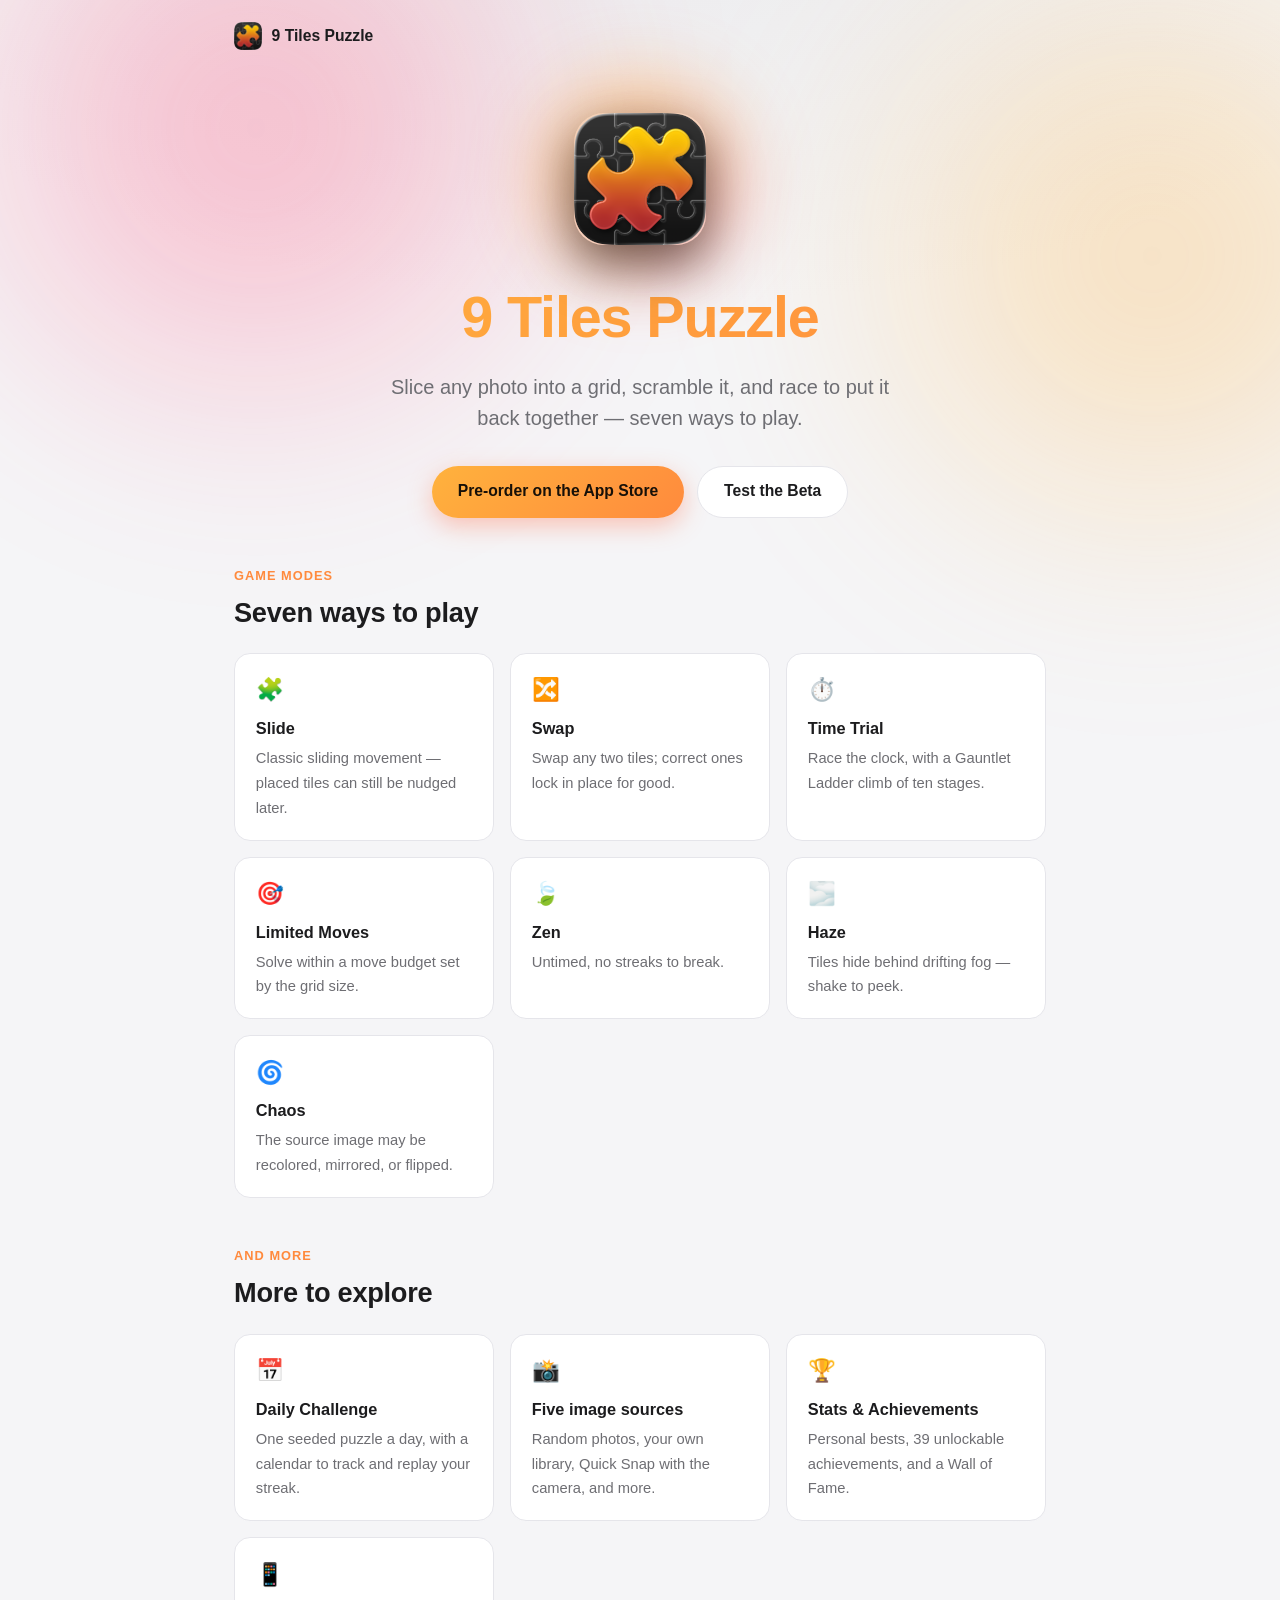
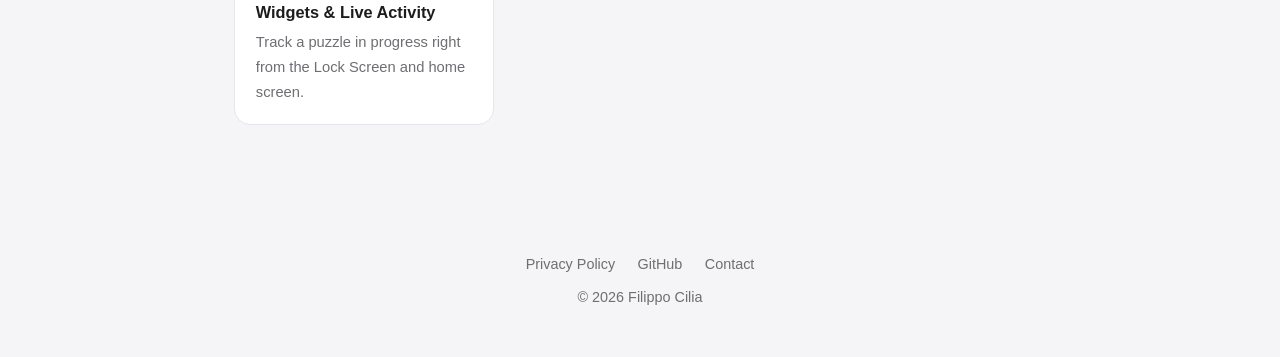
==== docs/index.html @ ac86ff3b "Remove redundant Privacy Policy button from hero badge row It's already linked in the footer." ====
<!doctype html>
<html lang="en">
<head>
  <meta charset="utf-8">
  <meta name="viewport" content="width=device-width, initial-scale=1">
  <title>9 Tiles Puzzle</title>
  <meta name="description" content="A sliding-image puzzle for iOS. Fetch a photo, slice it into a grid, scramble the pieces, and put it back together across seven distinct game modes.">
  <link rel="icon" href="assets/favicon.png">
  <link rel="stylesheet" href="style.css">
</head>
<body>
  <div class="aurora" aria-hidden="true"></div>

  <nav class="site">
    <div class="wrap">
      <img src="assets/icon.png" alt="">
      <span>9 Tiles Puzzle</span>
    </div>
  </nav>

  <div class="wrap">
    <header class="hero">
      <div class="icon-orb">
        <img src="assets/icon.png" alt="9 Tiles Puzzle app icon">
      </div>
      <h1 class="title">9 Tiles Puzzle</h1>
      <p class="tagline">Slice any photo into a grid, scramble it, and race to put it back together — seven ways to play.</p>
      <div class="badge-row">
        <a class="btn primary" href="https://apps.apple.com/app/id6776386637">Pre-order on the App Store</a>
        <a class="btn secondary" href="https://testflight.apple.com/join/7FvEWNPR">Test the Beta</a>
      </div>
    </header>

    <main>
      <section>
        <span class="eyebrow">Game Modes</span>
        <h2>Seven ways to play</h2>
        <ul class="features">
          <li><span class="glyph">🧩</span><strong>Slide</strong><span class="desc">Classic sliding movement — placed tiles can still be nudged later.</span></li>
          <li><span class="glyph">🔀</span><strong>Swap</strong><span class="desc">Swap any two tiles; correct ones lock in place for good.</span></li>
          <li><span class="glyph">⏱️</span><strong>Time Trial</strong><span class="desc">Race the clock, with a Gauntlet Ladder climb of ten stages.</span></li>
          <li><span class="glyph">🎯</span><strong>Limited Moves</strong><span class="desc">Solve within a move budget set by the grid size.</span></li>
          <li><span class="glyph">🍃</span><strong>Zen</strong><span class="desc">Untimed, no streaks to break.</span></li>
          <li><span class="glyph">🌫️</span><strong>Haze</strong><span class="desc">Tiles hide behind drifting fog — shake to peek.</span></li>
          <li><span class="glyph">🌀</span><strong>Chaos</strong><span class="desc">The source image may be recolored, mirrored, or flipped.</span></li>
        </ul>
      </section>

      <section>
        <span class="eyebrow">And more</span>
        <h2>More to explore</h2>
        <ul class="features">
          <li><span class="glyph">📅</span><strong>Daily Challenge</strong><span class="desc">One seeded puzzle a day, with a calendar to track and replay your streak.</span></li>
          <li><span class="glyph">📸</span><strong>Five image sources</strong><span class="desc">Random photos, your own library, Quick Snap with the camera, and more.</span></li>
          <li><span class="glyph">🏆</span><strong>Stats &amp; Achievements</strong><span class="desc">Personal bests, 39 unlockable achievements, and a Wall of Fame.</span></li>
          <li><span class="glyph">📱</span><strong>Widgets &amp; Live Activity</strong><span class="desc">Track a puzzle in progress right from the Lock Screen and home screen.</span></li>
        </ul>
      </section>
    </main>
  </div>

  <footer class="site">
    <div class="wrap">
      <div class="links">
        <a href="privacy-policy.html">Privacy Policy</a>
        <a href="https://github.com/cilippofilia/NineTilesPuzzle">GitHub</a>
        <a href="mailto:cilia.filippo@icloud.com">Contact</a>
      </div>
      <div>© 2026 Filippo Cilia</div>
    </div>
  </footer>

  <script src="app.js"></script>
</body>
</html>
---- docs/style.css ----
:root {
  color-scheme: light dark;
  --bg: #f5f5f7;
  --bg2: #ececee;
  --surface: #ffffff;
  --surface-hover: #f0f0f2;
  --text: #1c1c1e;
  --muted: #6e6e73;
  --accent: #ff8a3d;
  --accent2: #ff3d6e;
  --border: #e5e5ea;
  --yellow: #ffb23d;
  --orange: #ff8a3d;
  --red: #ff3d6e;
  --brand-gradient: linear-gradient(135deg, var(--yellow), var(--orange) 55%, var(--red));
  --radius-lg: 26px;
  --radius-md: 16px;
}

/* Dark theme variables */
@media (prefers-color-scheme: dark) {
  :root {
    color-scheme: dark;
    --bg: #06060a;
    --bg2: #0c0b12;
    --surface: rgba(255, 255, 255, 0.045);
    --surface-hover: rgba(255, 255, 255, 0.08);
    --border: rgba(255, 255, 255, 0.09);
    --text: #f5f5f7;
    --muted: #9a98a5;
    --yellow: #ffd23d;
    --orange: #ff8a3d;
    --red: #ff3d5e;
  }
}

* {
  box-sizing: border-box;
}

html {
  -webkit-text-size-adjust: 100%;
  scroll-behavior: smooth;
}

@media (prefers-reduced-motion: reduce) {
  html {
    scroll-behavior: auto;
  }
}

body {
  margin: 0;
  background: var(--bg);
  color: var(--text);
  font-family: -apple-system, BlinkMacSystemFont, "SF Pro Text", "Segoe UI", Roboto, sans-serif;
  line-height: 1.55;
  overflow-x: hidden;
}

/* ---------- Ambient background ---------- */

.aurora {
  position: fixed;
  inset: 0;
  z-index: -1;
  overflow: hidden;
  background: radial-gradient(ellipse 120% 80% at 50% -10%, var(--bg2), var(--bg) 55%);
}

.aurora::before,
.aurora::after {
  content: "";
  position: absolute;
  width: 60vmax;
  height: 60vmax;
  border-radius: 50%;
  filter: blur(90px);
  opacity: 0.35;
  will-change: transform;
}

.aurora::before {
  top: -20vmax;
  left: -10vmax;
  background: radial-gradient(circle, var(--red), transparent 70%);
  animation: drift1 26s ease-in-out infinite alternate;
}

.aurora::after {
  top: -10vmax;
  right: -20vmax;
  background: radial-gradient(circle, var(--yellow), transparent 70%);
  animation: drift2 22s ease-in-out infinite alternate;
}

@keyframes drift1 {
  to {
    transform: translate(8vmax, 10vmax) scale(1.15);
  }
}

@keyframes drift2 {
  to {
    transform: translate(-10vmax, 8vmax) scale(1.1);
  }
}

@media (prefers-reduced-motion: reduce) {
  .aurora::before,
  .aurora::after {
    animation: none;
  }
}

/* ---------- Layout ---------- */

.wrap {
  max-width: 860px;
  margin: 0 auto;
  padding: 0 1.5rem;
}

nav.site {
  padding: 1.4rem 0;
}

nav.site .wrap {
  max-width: 860px;
  display: flex;
  align-items: center;
  gap: 0.6rem;
}

nav.site img {
  width: 28px;
  height: 28px;
  border-radius: 7px;
}

nav.site span {
  font-weight: 700;
  font-size: 0.98rem;
}

header.hero {
  padding: 2.5rem 0 3rem;
  text-align: center;
}

.icon-orb {
  position: relative;
  width: 132px;
  height: 132px;
  margin: 0 auto 1.75rem;
}

.icon-orb::before {
  content: "";
  position: absolute;
  inset: -30px;
  background: var(--brand-gradient);
  filter: blur(38px);
  opacity: 0.55;
  border-radius: 50%;
  z-index: -1;
}

.icon-orb img {
  width: 100%;
  height: 100%;
  border-radius: 30px;
  box-shadow: 0 20px 50px rgba(0, 0, 0, 0.55), 0 0 0 1px rgba(255, 255, 255, 0.08) inset;
  animation: float 6s ease-in-out infinite;
}

@keyframes float {
  0%, 100% { transform: translateY(0); }
  50% { transform: translateY(-10px); }
}

@media (prefers-reduced-motion: reduce) {
  .icon-orb img {
    animation: none;
  }
}

h1.title {
  font-size: clamp(2.4rem, 7vw, 3.6rem);
  font-weight: 800;
  letter-spacing: -0.02em;
  margin: 0 0 0.6rem;
  background: var(--brand-gradient);
  background-size: 200% auto;
  -webkit-background-clip: text;
  background-clip: text;
  color: transparent;
  animation: sheen 7s ease-in-out infinite;
}

@keyframes sheen {
  0%, 100% { background-position: 0% center; }
  50% { background-position: 100% center; }
}

.tagline {
  color: var(--muted);
  font-size: clamp(1.05rem, 2.4vw, 1.25rem);
  max-width: 34rem;
  margin: 0 auto 2rem;
}

.badge-row {
  display: flex;
  justify-content: center;
  gap: 0.85rem;
  flex-wrap: wrap;
}

.btn {
  display: inline-flex;
  align-items: center;
  gap: 0.4rem;
  padding: 0.8rem 1.6rem;
  border-radius: 999px;
  text-decoration: none;
  font-weight: 600;
  font-size: 0.98rem;
  transition: transform 0.2s ease, box-shadow 0.2s ease, opacity 0.2s ease;
}

.btn:active {
  transform: scale(0.97);
}

.btn.primary {
  background: var(--brand-gradient);
  background-size: 200% auto;
  color: #171008;
  box-shadow: 0 8px 24px rgba(255, 100, 60, 0.35);
}

.btn.primary:hover {
  background-position: right center;
  box-shadow: 0 10px 30px rgba(255, 100, 60, 0.5);
  transform: translateY(-2px);
}

.btn:hover {
  opacity: 0.85;
}

.btn.secondary {
  background: var(--surface);
  color: var(--text);
  border: 1px solid var(--border);
  backdrop-filter: blur(12px);
}

.btn.secondary:hover {
  background: var(--surface-hover);
  transform: translateY(-2px);
}

/* ---------- Sections ---------- */
main {
  padding-bottom: 3rem;
}

section {
  margin-bottom: 3rem;
  opacity: 0;
  transform: translateY(18px);
  transition: opacity 0.6s ease, transform 0.6s ease;
}

section.in-view {
  opacity: 1;
  transform: none;
}

@media (prefers-reduced-motion: reduce) {
  section {
    opacity: 1;
    transform: none;
  }
}

section .eyebrow {
  display: block;
  color: var(--orange);
  font-weight: 700;
  font-size: 0.8rem;
  letter-spacing: 0.08em;
  text-transform: uppercase;
  margin-bottom: 0.4rem;
}

section h2 {
  font-size: clamp(1.4rem, 3vw, 1.7rem);
  margin: 0 0 1.2rem;
  letter-spacing: -0.01em;
}

.features {
  display: grid;
  grid-template-columns: repeat(auto-fit, minmax(210px, 1fr));
  gap: 1rem;
  list-style: none;
  padding: 0;
  margin: 0;
}

.features li {
  position: relative;
  background: var(--surface);
  border: 1px solid var(--border);
  border-radius: var(--radius-md);
  padding: 1.2rem 1.3rem;
  backdrop-filter: blur(14px);
  transition: transform 0.25s ease, border-color 0.25s ease, background 0.25s ease;
  overflow: hidden;
}

.features li::before {
  content: "";
  position: absolute;
  inset: 0;
  background: var(--card-glow, var(--brand-gradient));
  opacity: 0;
  transition: opacity 0.25s ease;
}

.features li:hover {
  border-color: rgba(255, 255, 255, 0.22);
  background: var(--surface-hover);
}

.features li:hover::before {
  opacity: 0.08;
}

.features li .glyph {
  font-size: 1.4rem;
  display: block;
  margin-bottom: 0.5rem;
}

.features li strong {
  display: block;
  margin-bottom: 0.3rem;
  font-size: 1.02rem;
  position: relative;
}

.features li span.desc {
  color: var(--muted);
  font-size: 0.92rem;
  position: relative;
}

/* ---------- Footer ---------- */

footer.site {
  padding: 2rem 0 3rem;
  text-align: center;
  color: var(--muted);
  font-size: 0.9rem;
}

footer.site a {
  color: var(--muted);
  text-decoration: none;
}

footer.site a:hover {
  color: var(--text);
}

footer.site .links {
  margin-bottom: 0.7rem;
  display: flex;
  justify-content: center;
  gap: 1.4rem;
  flex-wrap: wrap;
}

a {
  color: var(--orange);
}

/* ---------- Legal page ---------- */

.legal .wrap {
  max-width: 700px;
}

.legal h1 {
  margin-top: 1rem;
  background: var(--brand-gradient);
  -webkit-background-clip: text;
  background-clip: text;
  color: transparent;
  display: inline-block;
}

.legal h2 {
  font-size: 1.1rem;
  margin-top: 2rem;
}

.legal p, .legal li {
  color: var(--text);
}

.legal .updated {
  color: var(--muted);
  font-size: 0.9rem;
  margin-top: -0.6rem;
}

.back-link {
  display: inline-flex;
  align-items: center;
  gap: 0.3rem;
  margin-bottom: 1.5rem;
  font-size: 0.9rem;
  color: var(--muted);
  text-decoration: none;
}

.back-link:hover {
  color: var(--text);
}
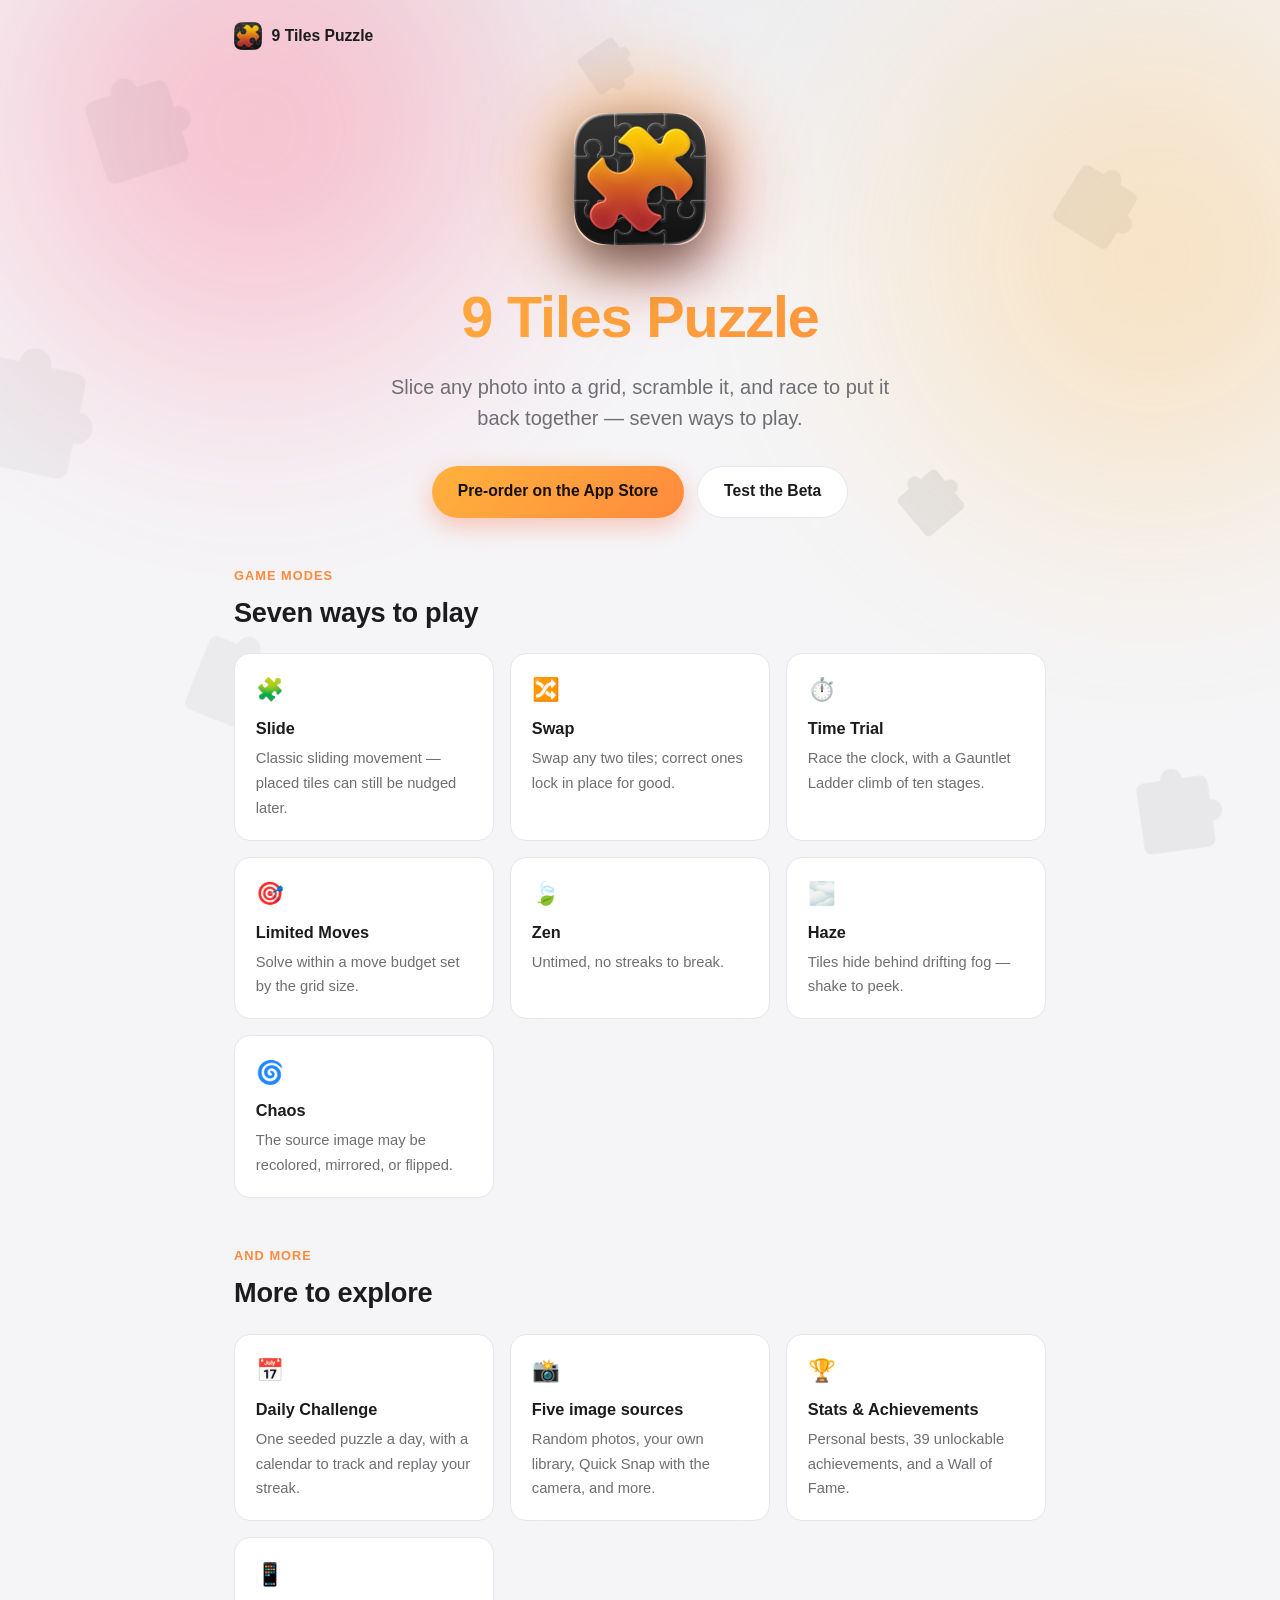
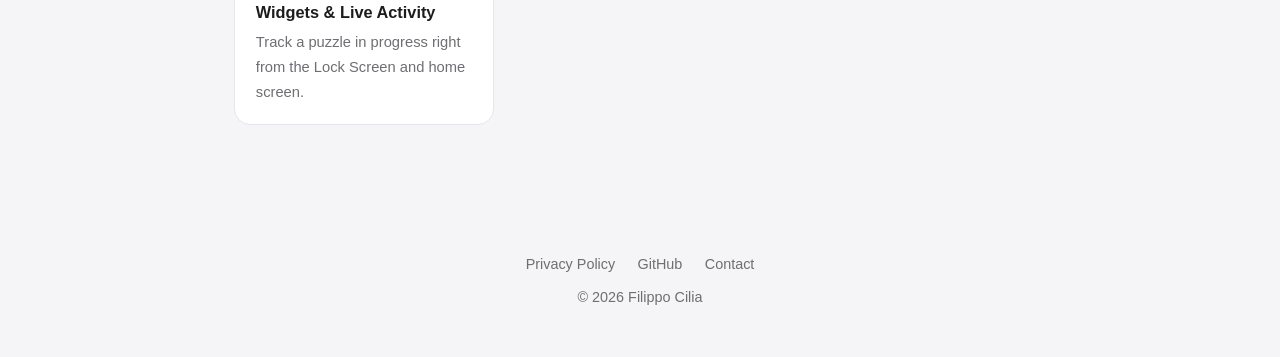
==== commit 4c0ec935: "Add floating puzzle-piece watermarks to the landing site background Matches the subtle jigsaw-piece " ====
--- a/docs/index.html
+++ b/docs/index.html
@@ -9,7 +9,15 @@
   <link rel="stylesheet" href="style.css">
 </head>
 <body>
-  <div class="aurora" aria-hidden="true"></div>
+  <div class="aurora" aria-hidden="true">
+    <div class="piece" style="width:120px; height:120px; top:8%; left:6%; --piece-rotate:-18deg; --piece-opacity:0.05; --piece-duration:19s; --piece-delay:-2s;"></div>
+    <div class="piece" style="width:90px; height:90px; top:18%; left:82%; --piece-rotate:32deg; --piece-opacity:0.07; --piece-duration:15s; --piece-delay:-6s;"></div>
+    <div class="piece" style="width:150px; height:150px; top:38%; left:-4%; --piece-rotate:12deg; --piece-opacity:0.045; --piece-duration:22s; --piece-delay:-10s;"></div>
+    <div class="piece" style="width:70px; height:70px; top:52%; left:70%; --piece-rotate:-40deg; --piece-opacity:0.08; --piece-duration:13s; --piece-delay:-1s;"></div>
+    <div class="piece" style="width:110px; height:110px; top:70%; left:14%; --piece-rotate:22deg; --piece-opacity:0.05; --piece-duration:18s; --piece-delay:-8s;"></div>
+    <div class="piece" style="width:100px; height:100px; top:85%; left:88%; --piece-rotate:-8deg; --piece-opacity:0.06; --piece-duration:20s; --piece-delay:-4s;"></div>
+    <div class="piece" style="width:60px; height:60px; top:4%; left:45%; --piece-rotate:55deg; --piece-opacity:0.06; --piece-duration:14s; --piece-delay:-9s;"></div>
+  </div>
 
   <nav class="site">
     <div class="wrap">
--- a/docs/style.css
+++ b/docs/style.css
@@ -15,6 +15,7 @@
   --brand-gradient: linear-gradient(135deg, var(--yellow), var(--orange) 55%, var(--red));
   --radius-lg: 26px;
   --radius-md: 16px;
+  --piece-svg: url("data:image/svg+xml,%3Csvg xmlns='http://www.w3.org/2000/svg' viewBox='-20 -20 140 140'%3E%3Cpath d='M10 0 H35 C35 -8.284 41.716 -15 50 -15 C58.284 -15 65 -8.284 65 0 H90 C95.523 0 100 4.477 100 10 V35 C108.284 35 115 41.716 115 50 C115 58.284 108.284 65 100 65 V90 C100 95.523 95.523 100 90 100 H10 C4.477 100 0 95.523 0 90 V10 C0 4.477 4.477 0 10 0 Z'/%3E%3C/svg%3E");
 }
 
 /* Dark theme variables */
@@ -113,6 +114,39 @@
   }
 }
 
+/* ---------- Floating puzzle pieces ---------- */
+
+.piece {
+  position: absolute;
+  background: var(--text);
+  opacity: var(--piece-opacity, 0.06);
+  -webkit-mask-image: var(--piece-svg);
+  mask-image: var(--piece-svg);
+  -webkit-mask-size: contain;
+  mask-size: contain;
+  -webkit-mask-repeat: no-repeat;
+  mask-repeat: no-repeat;
+  transform: rotate(var(--piece-rotate, 0deg));
+  animation: pieceFloat var(--piece-duration, 16s) ease-in-out infinite alternate;
+  animation-delay: var(--piece-delay, 0s);
+  will-change: transform;
+}
+
+@keyframes pieceFloat {
+  0% {
+    transform: rotate(var(--piece-rotate, 0deg)) translateY(0);
+  }
+  100% {
+    transform: rotate(var(--piece-rotate, 0deg)) translateY(-22px);
+  }
+}
+
+@media (prefers-reduced-motion: reduce) {
+  .piece {
+    animation: none;
+  }
+}
+
 /* ---------- Layout ---------- */
 
 .wrap {
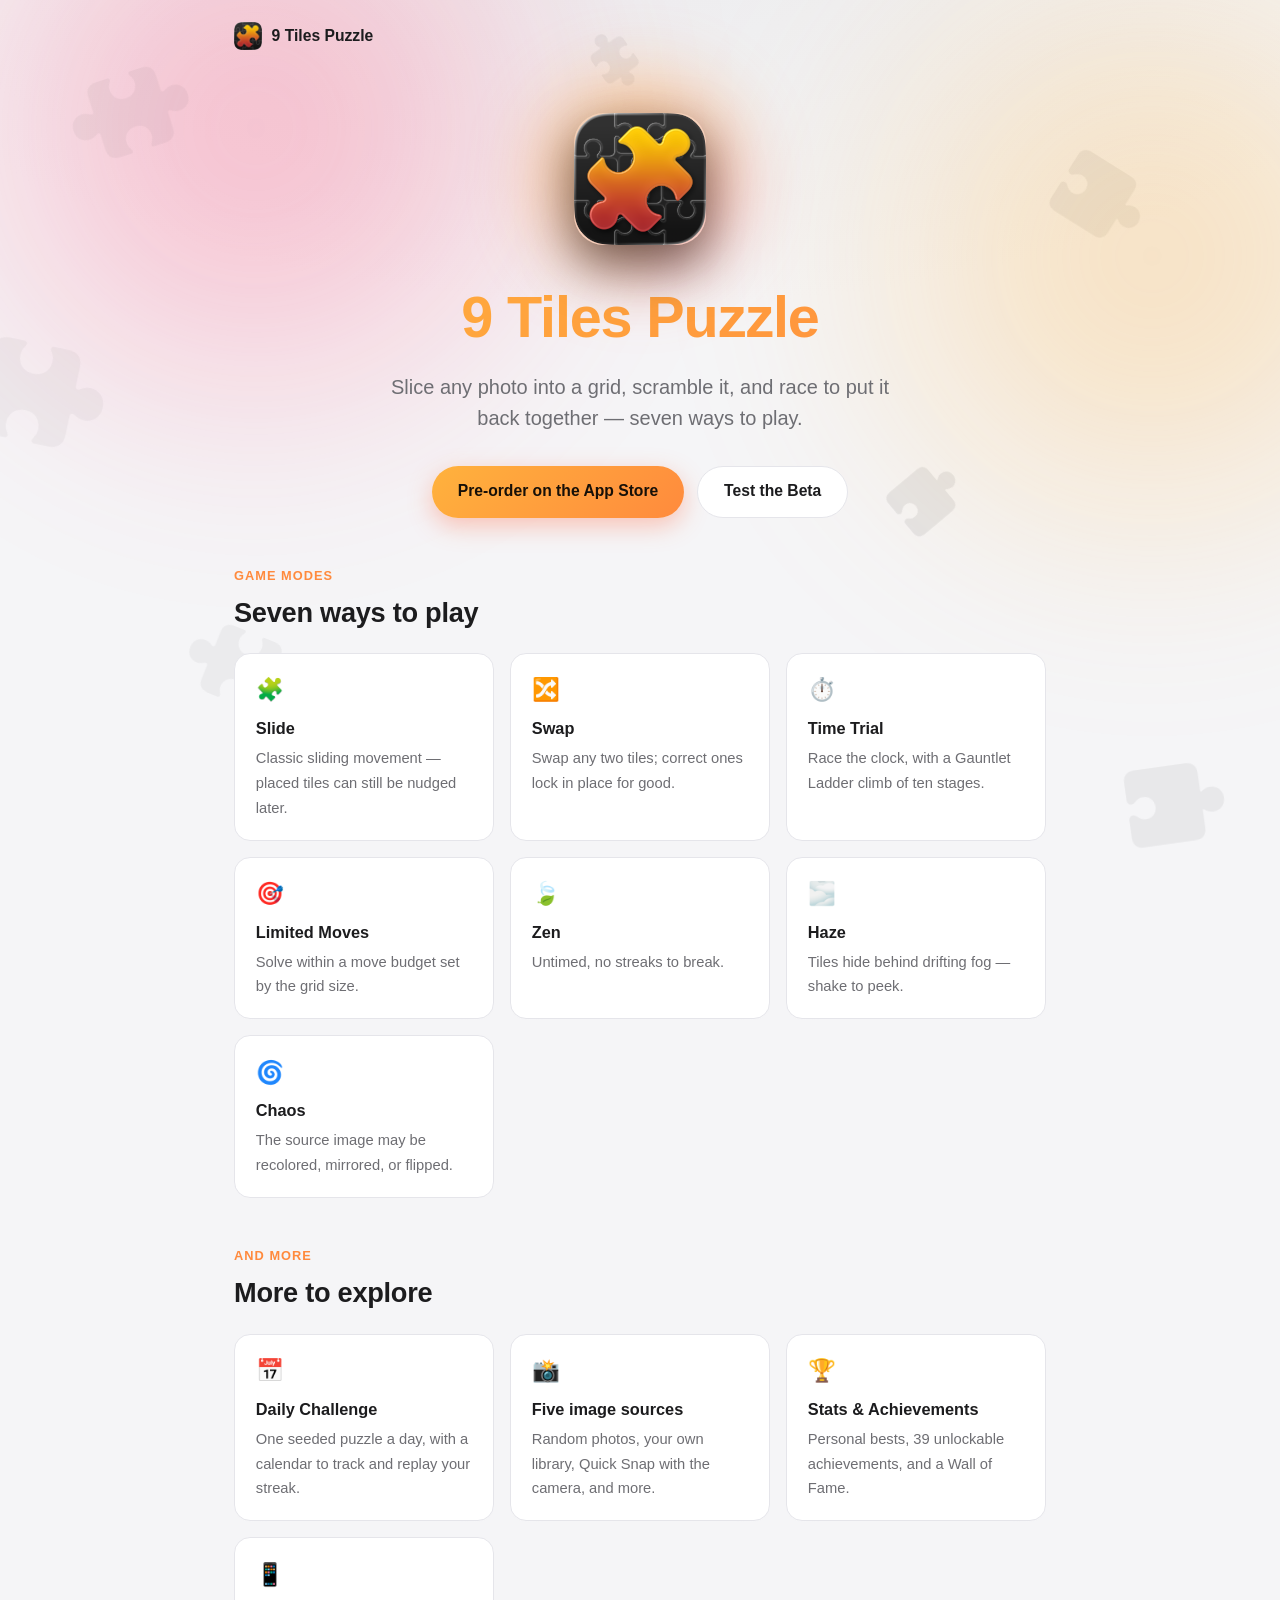
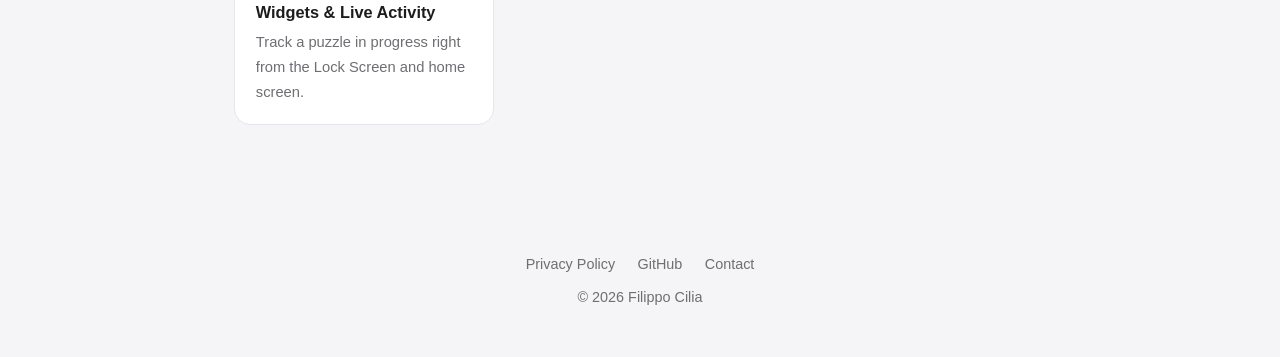
==== commit 9b3c1e80: "Use real puzzlepiece.fill / puzzlepiece.extension.fill SF Symbol shapes for background pieces Replac" ====
--- a/docs/index.html
+++ b/docs/index.html
@@ -11,11 +11,11 @@
 <body>
   <div class="aurora" aria-hidden="true">
     <div class="piece" style="width:120px; height:120px; top:8%; left:6%; --piece-rotate:-18deg; --piece-opacity:0.05; --piece-duration:19s; --piece-delay:-2s;"></div>
-    <div class="piece" style="width:90px; height:90px; top:18%; left:82%; --piece-rotate:32deg; --piece-opacity:0.07; --piece-duration:15s; --piece-delay:-6s;"></div>
+    <div class="piece" style="width:90px; height:90px; top:18%; left:82%; --piece-rotate:32deg; --piece-opacity:0.07; --piece-duration:15s; --piece-delay:-6s; --piece-mask:var(--piece-svg-alt);"></div>
     <div class="piece" style="width:150px; height:150px; top:38%; left:-4%; --piece-rotate:12deg; --piece-opacity:0.045; --piece-duration:22s; --piece-delay:-10s;"></div>
-    <div class="piece" style="width:70px; height:70px; top:52%; left:70%; --piece-rotate:-40deg; --piece-opacity:0.08; --piece-duration:13s; --piece-delay:-1s;"></div>
+    <div class="piece" style="width:70px; height:70px; top:52%; left:70%; --piece-rotate:-40deg; --piece-opacity:0.08; --piece-duration:13s; --piece-delay:-1s; --piece-mask:var(--piece-svg-alt);"></div>
     <div class="piece" style="width:110px; height:110px; top:70%; left:14%; --piece-rotate:22deg; --piece-opacity:0.05; --piece-duration:18s; --piece-delay:-8s;"></div>
-    <div class="piece" style="width:100px; height:100px; top:85%; left:88%; --piece-rotate:-8deg; --piece-opacity:0.06; --piece-duration:20s; --piece-delay:-4s;"></div>
+    <div class="piece" style="width:100px; height:100px; top:85%; left:88%; --piece-rotate:-8deg; --piece-opacity:0.06; --piece-duration:20s; --piece-delay:-4s; --piece-mask:var(--piece-svg-alt);"></div>
     <div class="piece" style="width:60px; height:60px; top:4%; left:45%; --piece-rotate:55deg; --piece-opacity:0.06; --piece-duration:14s; --piece-delay:-9s;"></div>
   </div>
 
--- a/docs/style.css
+++ b/docs/style.css
@@ -15,7 +15,8 @@
   --brand-gradient: linear-gradient(135deg, var(--yellow), var(--orange) 55%, var(--red));
   --radius-lg: 26px;
   --radius-md: 16px;
-  --piece-svg: url("data:image/svg+xml,%3Csvg xmlns='http://www.w3.org/2000/svg' viewBox='-20 -20 140 140'%3E%3Cpath d='M10 0 H35 C35 -8.284 41.716 -15 50 -15 C58.284 -15 65 -8.284 65 0 H90 C95.523 0 100 4.477 100 10 V35 C108.284 35 115 41.716 115 50 C115 58.284 108.284 65 100 65 V90 C100 95.523 95.523 100 90 100 H10 C4.477 100 0 95.523 0 90 V10 C0 4.477 4.477 0 10 0 Z'/%3E%3C/svg%3E");
+  --piece-svg: url("data:image/svg+xml,%3Csvg xmlns='http://www.w3.org/2000/svg' viewBox='0 0 545.215 358.74'%3E%3Cpath fill='white' d='M0 179.004C0 217.676 27.2461 238.77 57.8613 238.77C71.1914 238.77 80.8594 235.254 93.457 227.051C103.857 220.605 111.475 224.707 111.475 233.643L111.475 305.713C111.475 339.844 130.371 358.154 164.941 358.154L217.969 358.154C226.904 358.154 231.152 350.537 224.561 340.137C216.357 327.539 212.842 317.871 212.842 304.541C212.842 273.926 234.082 246.68 272.607 246.68C311.279 246.68 332.52 273.926 332.52 304.541C332.52 317.871 328.857 327.539 320.654 340.137C314.209 350.537 318.311 358.154 327.246 358.154L380.273 358.154C414.99 358.154 433.74 339.844 433.74 305.713L433.74 233.643C433.74 224.707 441.357 220.605 451.758 227.051C464.502 235.254 474.023 238.77 487.354 238.77C517.969 238.77 545.215 217.676 545.215 179.004C545.215 140.479 517.969 119.238 487.354 119.238C474.023 119.238 464.502 122.754 451.758 130.957C441.357 137.549 433.74 133.301 433.74 124.365L433.74 52.4414C433.74 18.457 414.99 0 380.273 0L327.246 0C318.311 0 314.209 7.61719 320.654 18.0176C328.857 30.7617 332.52 40.4297 332.52 53.6133C332.52 84.2285 311.279 111.475 272.607 111.475C234.082 111.475 212.842 84.2285 212.842 53.6133C212.842 40.4297 216.357 30.7617 224.561 18.0176C231.152 7.61719 226.904 0 217.969 0L164.941 0C130.371 0 111.475 18.457 111.475 52.4414L111.475 124.365C111.475 133.301 103.857 137.549 93.457 130.957C80.8594 122.754 71.1914 119.238 57.8613 119.238C27.2461 119.238 0 140.479 0 179.004Z'/%3E%3C/svg%3E");
+  --piece-svg-alt: url("data:image/svg+xml,%3Csvg xmlns='http://www.w3.org/2000/svg' viewBox='0 0 463.77 361.67'%3E%3Cpath fill='white' d='M14.3555 307.91C14.3555 342.188 32.959 360.938 67.2363 360.938L304.834 360.938C339.404 360.938 358.301 342.48 358.301 308.496L358.301 227.637C358.301 223.535 361.523 221.484 365.625 224.707C376.025 232.471 388.33 240.088 406.494 240.088C439.16 240.088 463.77 215.039 463.77 181.787C463.77 148.389 439.16 123.486 406.494 123.486C388.33 123.486 376.025 130.957 365.625 138.867C361.523 141.943 358.301 139.893 358.301 135.791L358.301 52.4414C358.301 18.457 339.404 0 304.834 0L67.2363 0C32.959 0 14.3555 18.75 14.3555 53.0273L14.3555 135.645C14.3555 147.51 23.1445 155.42 33.9844 155.42C39.6973 155.42 45.8496 152.93 51.5625 147.656C60.9375 139.014 71.9238 129.199 92.7246 129.199C121.436 129.199 143.262 151.465 143.262 180.762C143.262 210.059 121.436 232.178 92.7246 232.178C71.9238 232.178 60.9375 222.363 51.5625 213.721C45.8496 208.447 39.6973 205.957 33.9844 205.957C23.1445 205.957 14.3555 213.867 14.3555 225.732Z'/%3E%3C/svg%3E");
 }
 
 /* Dark theme variables */
@@ -120,8 +121,8 @@
   position: absolute;
   background: var(--text);
   opacity: var(--piece-opacity, 0.06);
-  -webkit-mask-image: var(--piece-svg);
-  mask-image: var(--piece-svg);
+  -webkit-mask-image: var(--piece-mask, var(--piece-svg));
+  mask-image: var(--piece-mask, var(--piece-svg));
   -webkit-mask-size: contain;
   mask-size: contain;
   -webkit-mask-repeat: no-repeat;
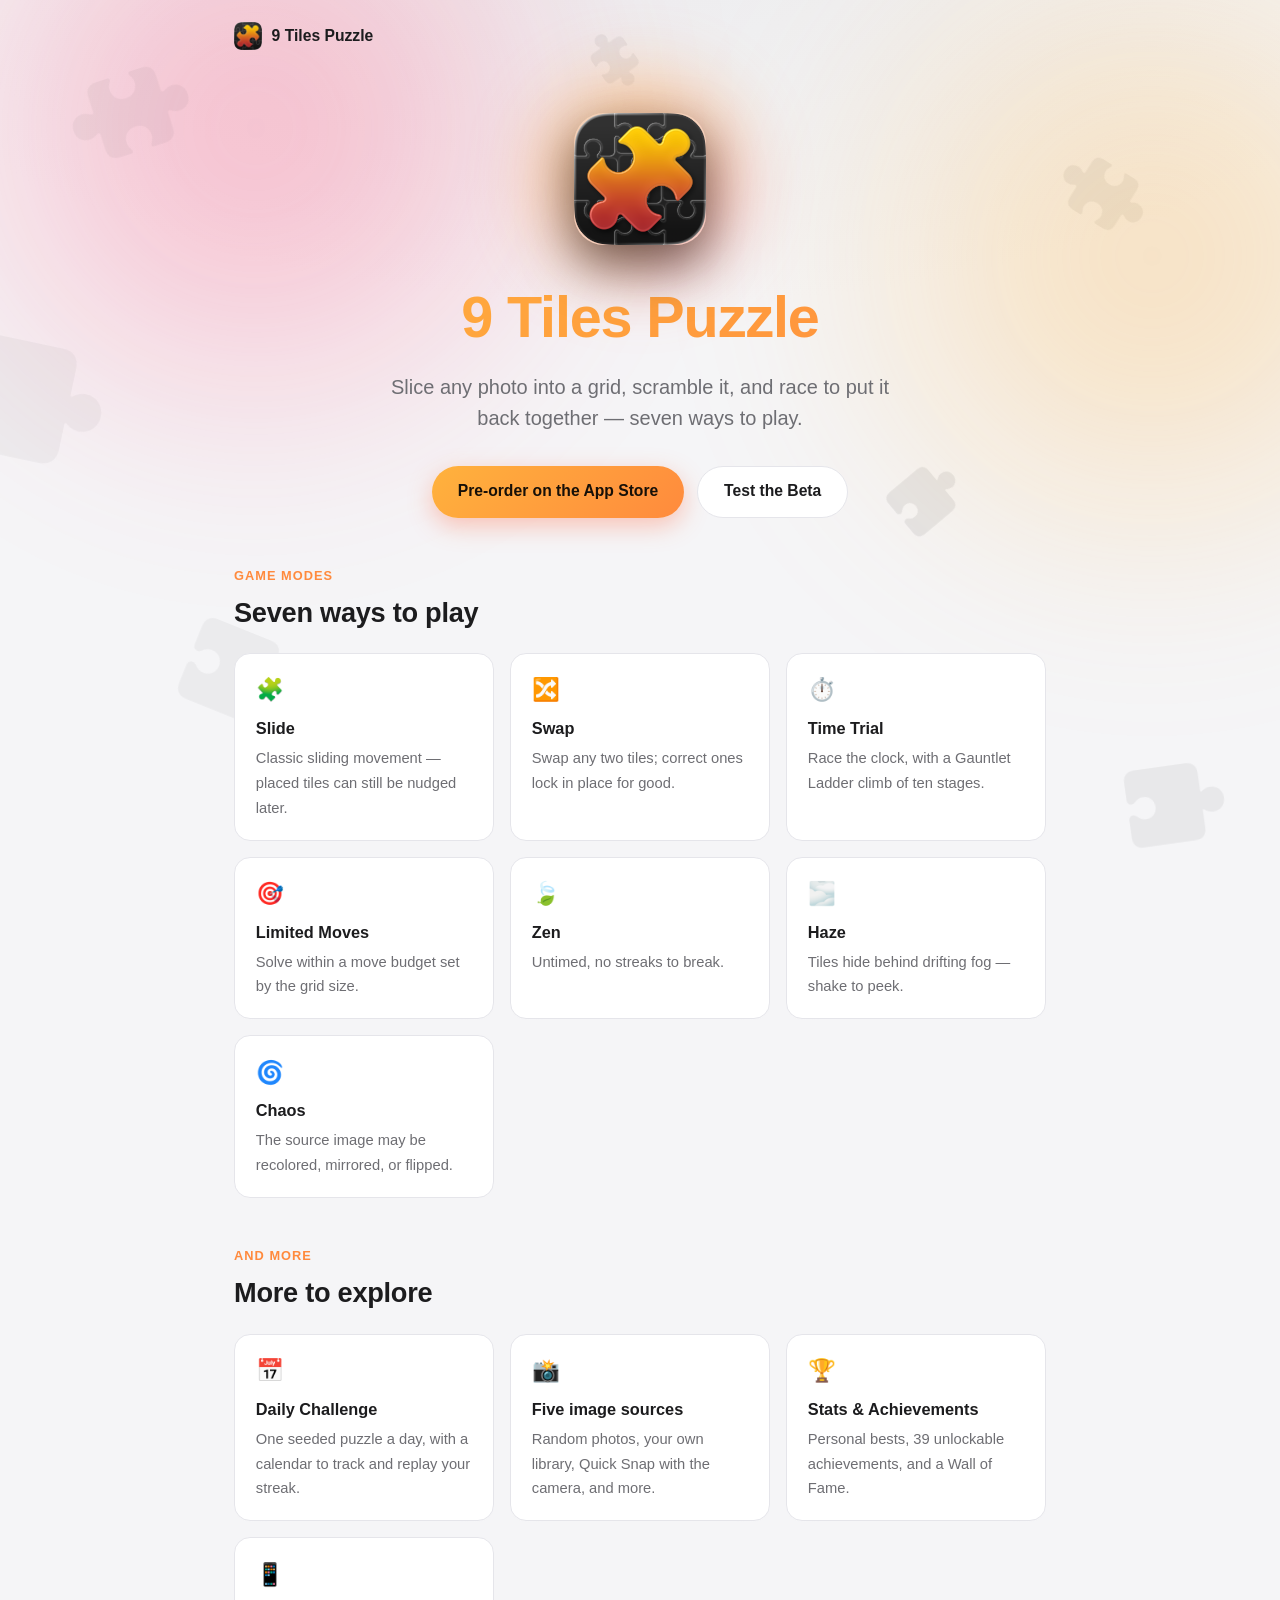
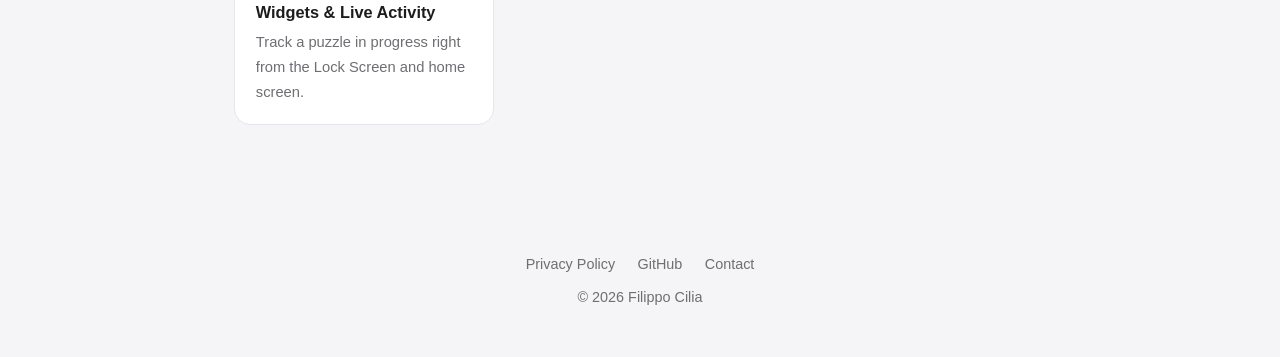
==== commit b848e8e4: "Redistribute puzzle piece shape variants across the page Shape assignment previously correlated with" ====
--- a/docs/index.html
+++ b/docs/index.html
@@ -11,10 +11,10 @@
 <body>
   <div class="aurora" aria-hidden="true">
     <div class="piece" style="width:120px; height:120px; top:8%; left:6%; --piece-rotate:-18deg; --piece-opacity:0.05; --piece-duration:19s; --piece-delay:-2s;"></div>
-    <div class="piece" style="width:90px; height:90px; top:18%; left:82%; --piece-rotate:32deg; --piece-opacity:0.07; --piece-duration:15s; --piece-delay:-6s; --piece-mask:var(--piece-svg-alt);"></div>
-    <div class="piece" style="width:150px; height:150px; top:38%; left:-4%; --piece-rotate:12deg; --piece-opacity:0.045; --piece-duration:22s; --piece-delay:-10s;"></div>
+    <div class="piece" style="width:90px; height:90px; top:18%; left:82%; --piece-rotate:32deg; --piece-opacity:0.07; --piece-duration:15s; --piece-delay:-6s;"></div>
+    <div class="piece" style="width:150px; height:150px; top:38%; left:-4%; --piece-rotate:12deg; --piece-opacity:0.045; --piece-duration:22s; --piece-delay:-10s; --piece-mask:var(--piece-svg-alt);"></div>
     <div class="piece" style="width:70px; height:70px; top:52%; left:70%; --piece-rotate:-40deg; --piece-opacity:0.08; --piece-duration:13s; --piece-delay:-1s; --piece-mask:var(--piece-svg-alt);"></div>
-    <div class="piece" style="width:110px; height:110px; top:70%; left:14%; --piece-rotate:22deg; --piece-opacity:0.05; --piece-duration:18s; --piece-delay:-8s;"></div>
+    <div class="piece" style="width:110px; height:110px; top:70%; left:14%; --piece-rotate:22deg; --piece-opacity:0.05; --piece-duration:18s; --piece-delay:-8s; --piece-mask:var(--piece-svg-alt);"></div>
     <div class="piece" style="width:100px; height:100px; top:85%; left:88%; --piece-rotate:-8deg; --piece-opacity:0.06; --piece-duration:20s; --piece-delay:-4s; --piece-mask:var(--piece-svg-alt);"></div>
     <div class="piece" style="width:60px; height:60px; top:4%; left:45%; --piece-rotate:55deg; --piece-opacity:0.06; --piece-duration:14s; --piece-delay:-9s;"></div>
   </div>
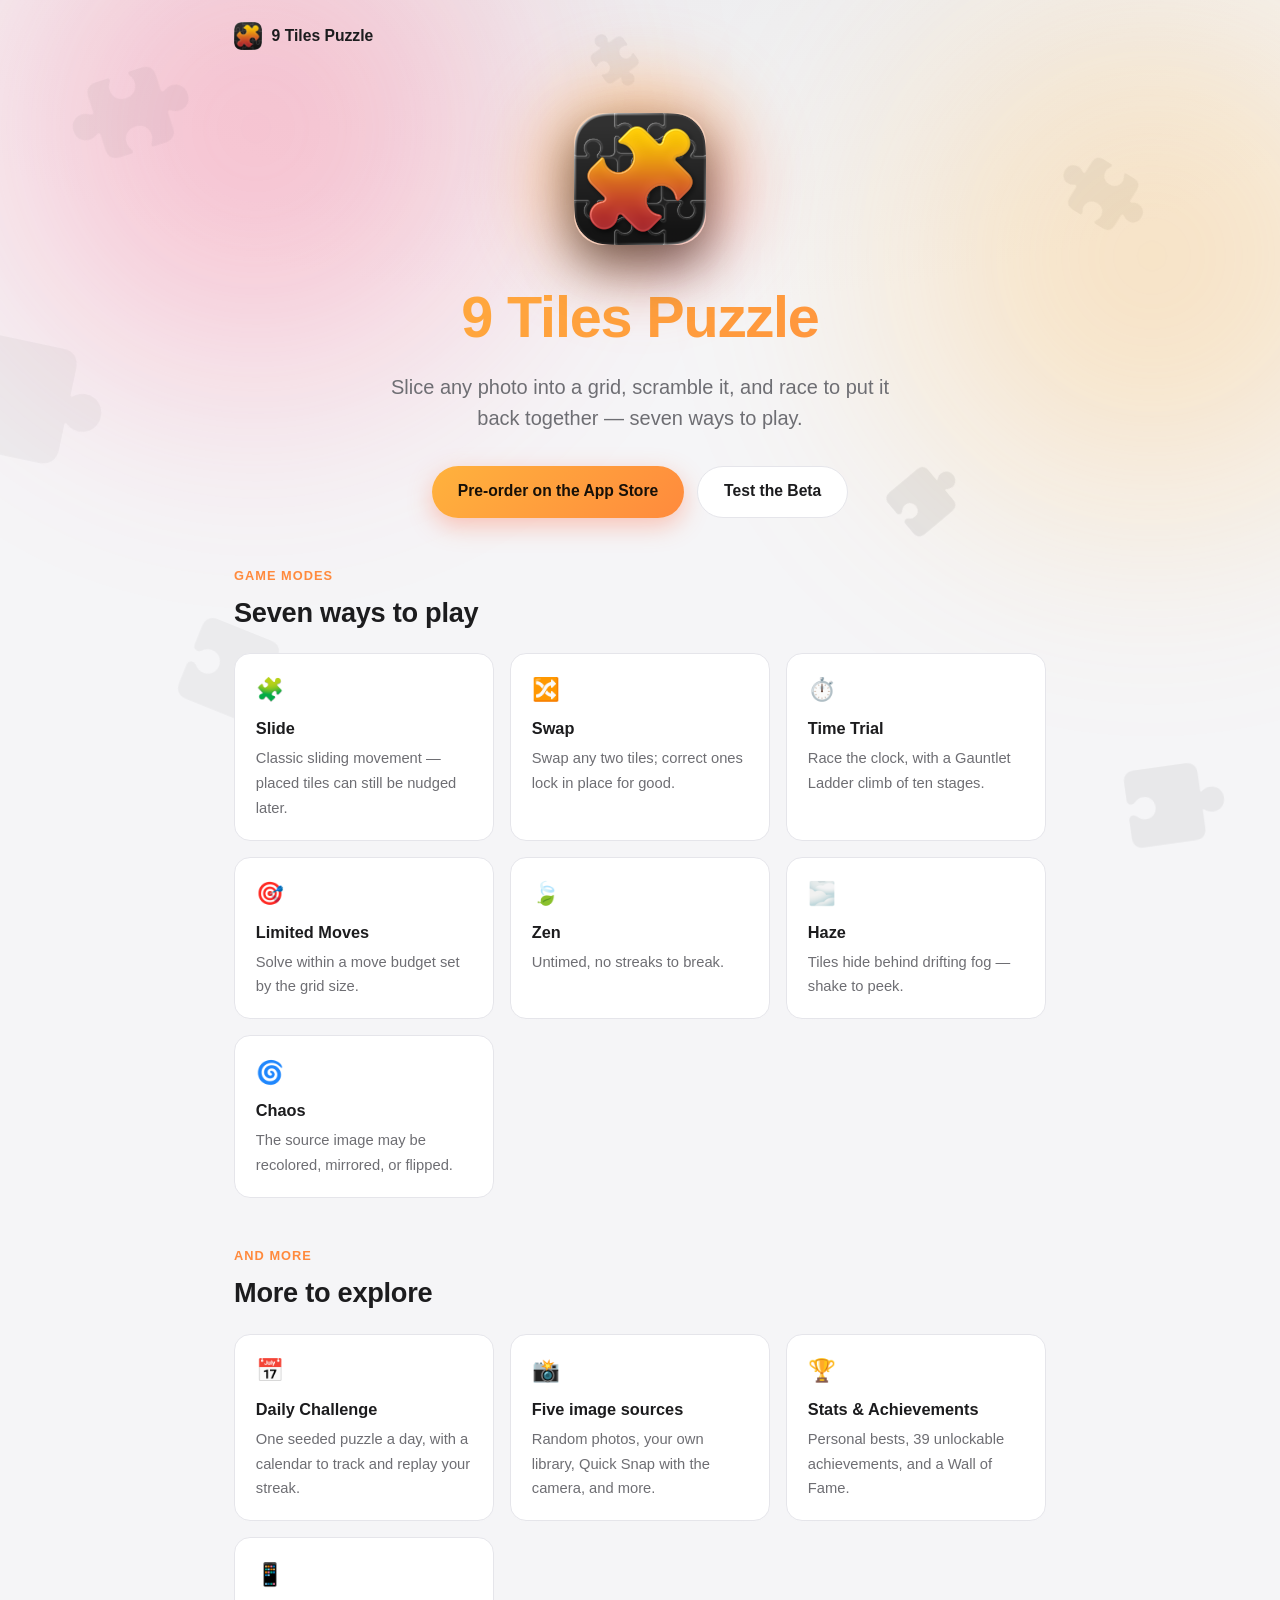
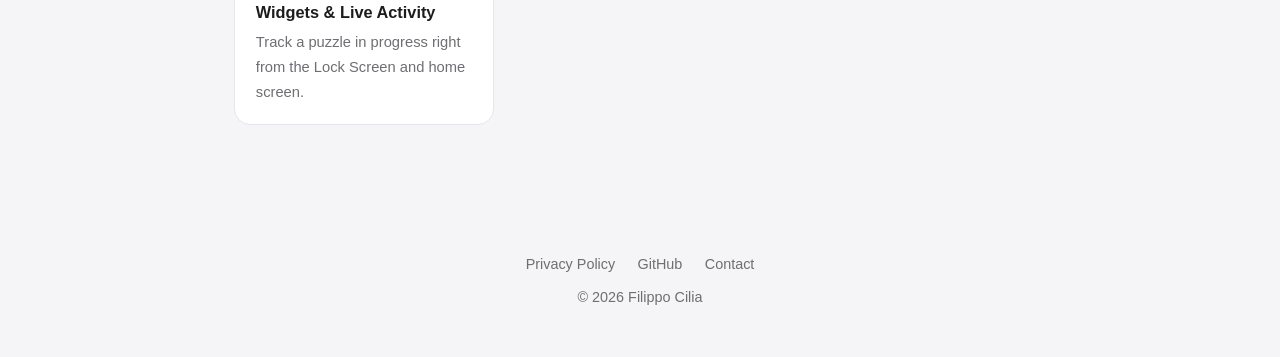
==== commit af1c2e8f: "Add apple-touch-icon for Safari Tab Groups / Start Page favorites The address bar favicon (rel="icon" ====
--- a/docs/index.html
+++ b/docs/index.html
@@ -6,6 +6,7 @@
   <title>9 Tiles Puzzle</title>
   <meta name="description" content="A sliding-image puzzle for iOS. Fetch a photo, slice it into a grid, scramble the pieces, and put it back together across seven distinct game modes.">
   <link rel="icon" href="assets/favicon.png">
+  <link rel="apple-touch-icon" href="assets/apple-touch-icon.png">
   <link rel="stylesheet" href="style.css">
 </head>
 <body>
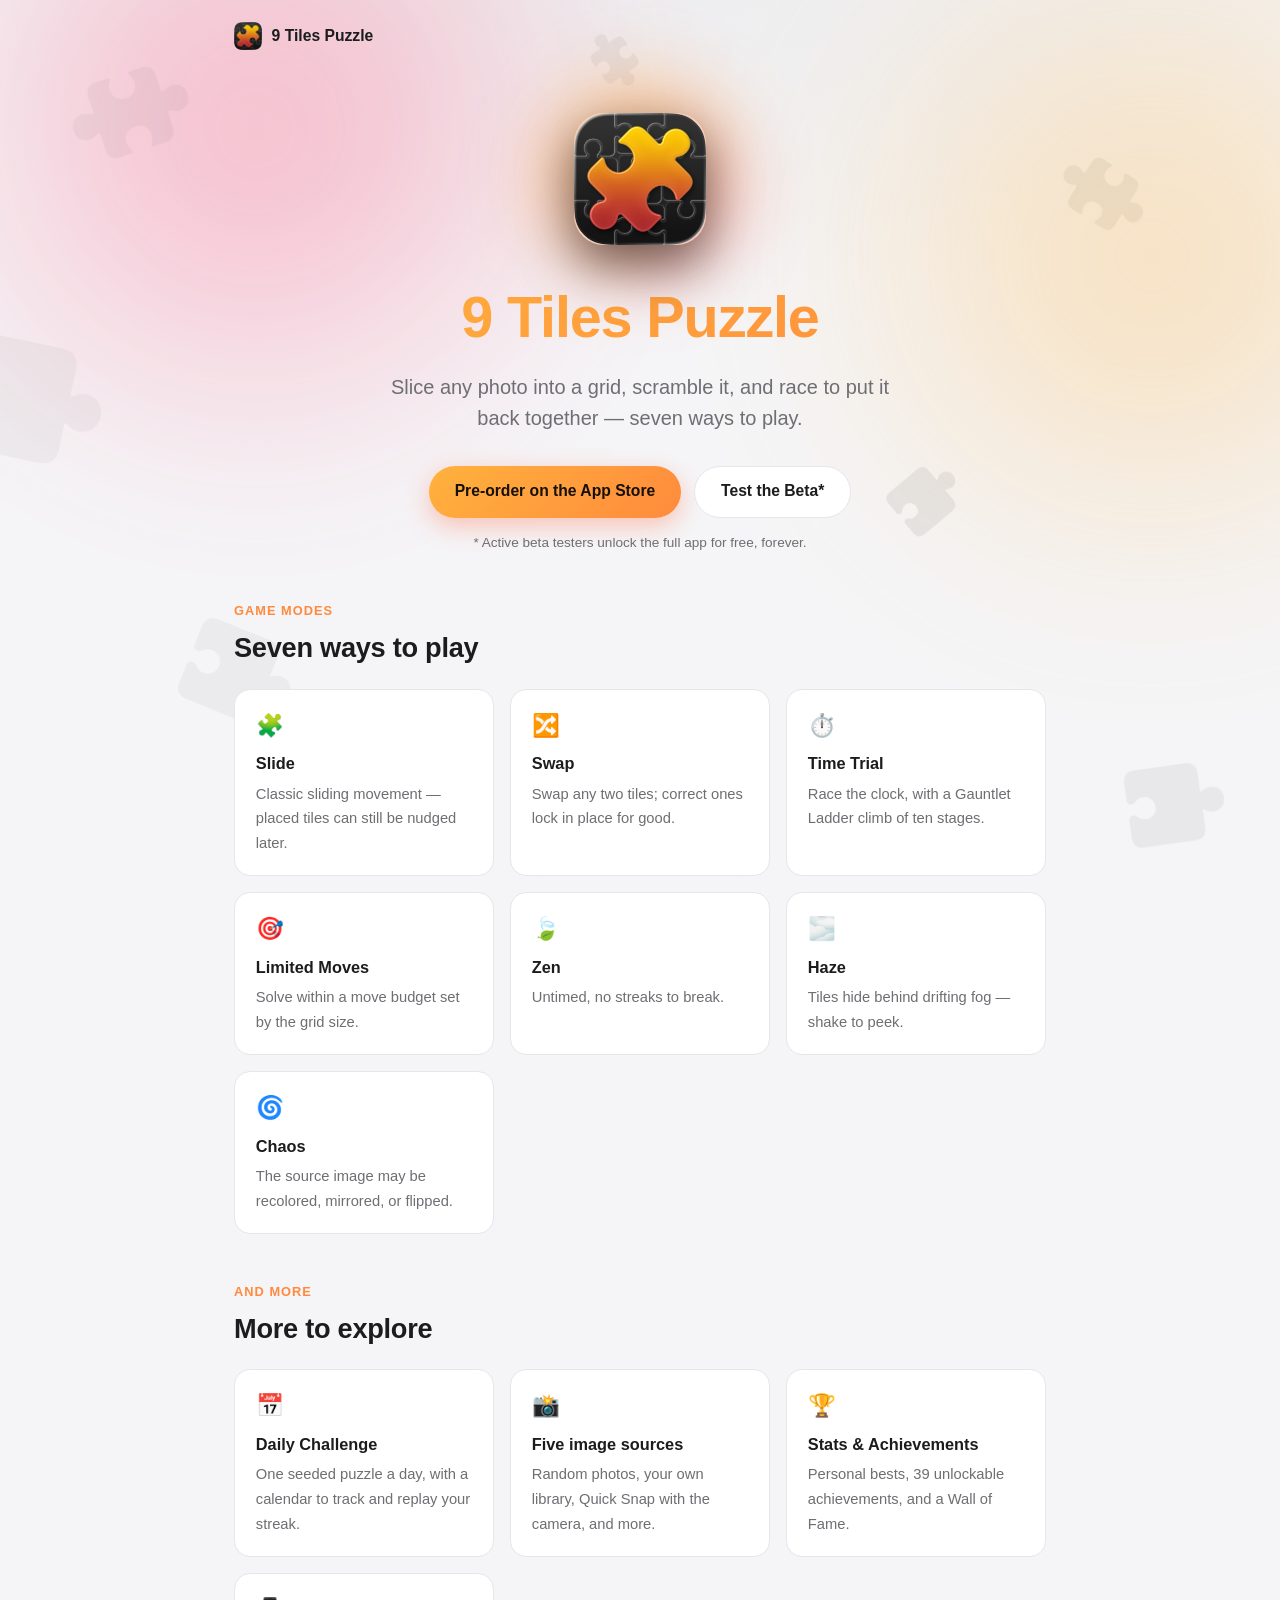
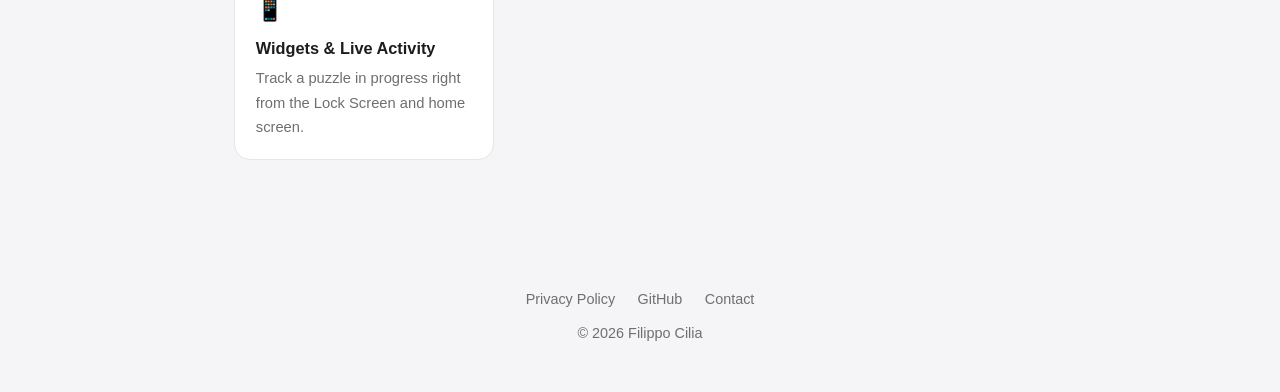
==== commit 7b311ed9: "change app display name and pages" ====
--- a/docs/index.html
+++ b/docs/index.html
@@ -36,8 +36,9 @@
       <p class="tagline">Slice any photo into a grid, scramble it, and race to put it back together — seven ways to play.</p>
       <div class="badge-row">
         <a class="btn primary" href="https://apps.apple.com/app/id6776386637">Pre-order on the App Store</a>
-        <a class="btn secondary" href="https://testflight.apple.com/join/7FvEWNPR">Test the Beta</a>
+        <a class="btn secondary" href="https://testflight.apple.com/join/7FvEWNPR">Test the Beta*</a>
       </div>
+      <p class="beta-note">* Active beta testers unlock the full app for free, forever.</p>
     </header>
 
     <main>
--- a/docs/style.css
+++ b/docs/style.css
@@ -252,6 +252,12 @@
   flex-wrap: wrap;
 }
 
+.beta-note {
+  color: var(--muted);
+  font-size: 0.85rem;
+  margin: 0.9rem 0 0;
+}
+
 .btn {
   display: inline-flex;
   align-items: center;
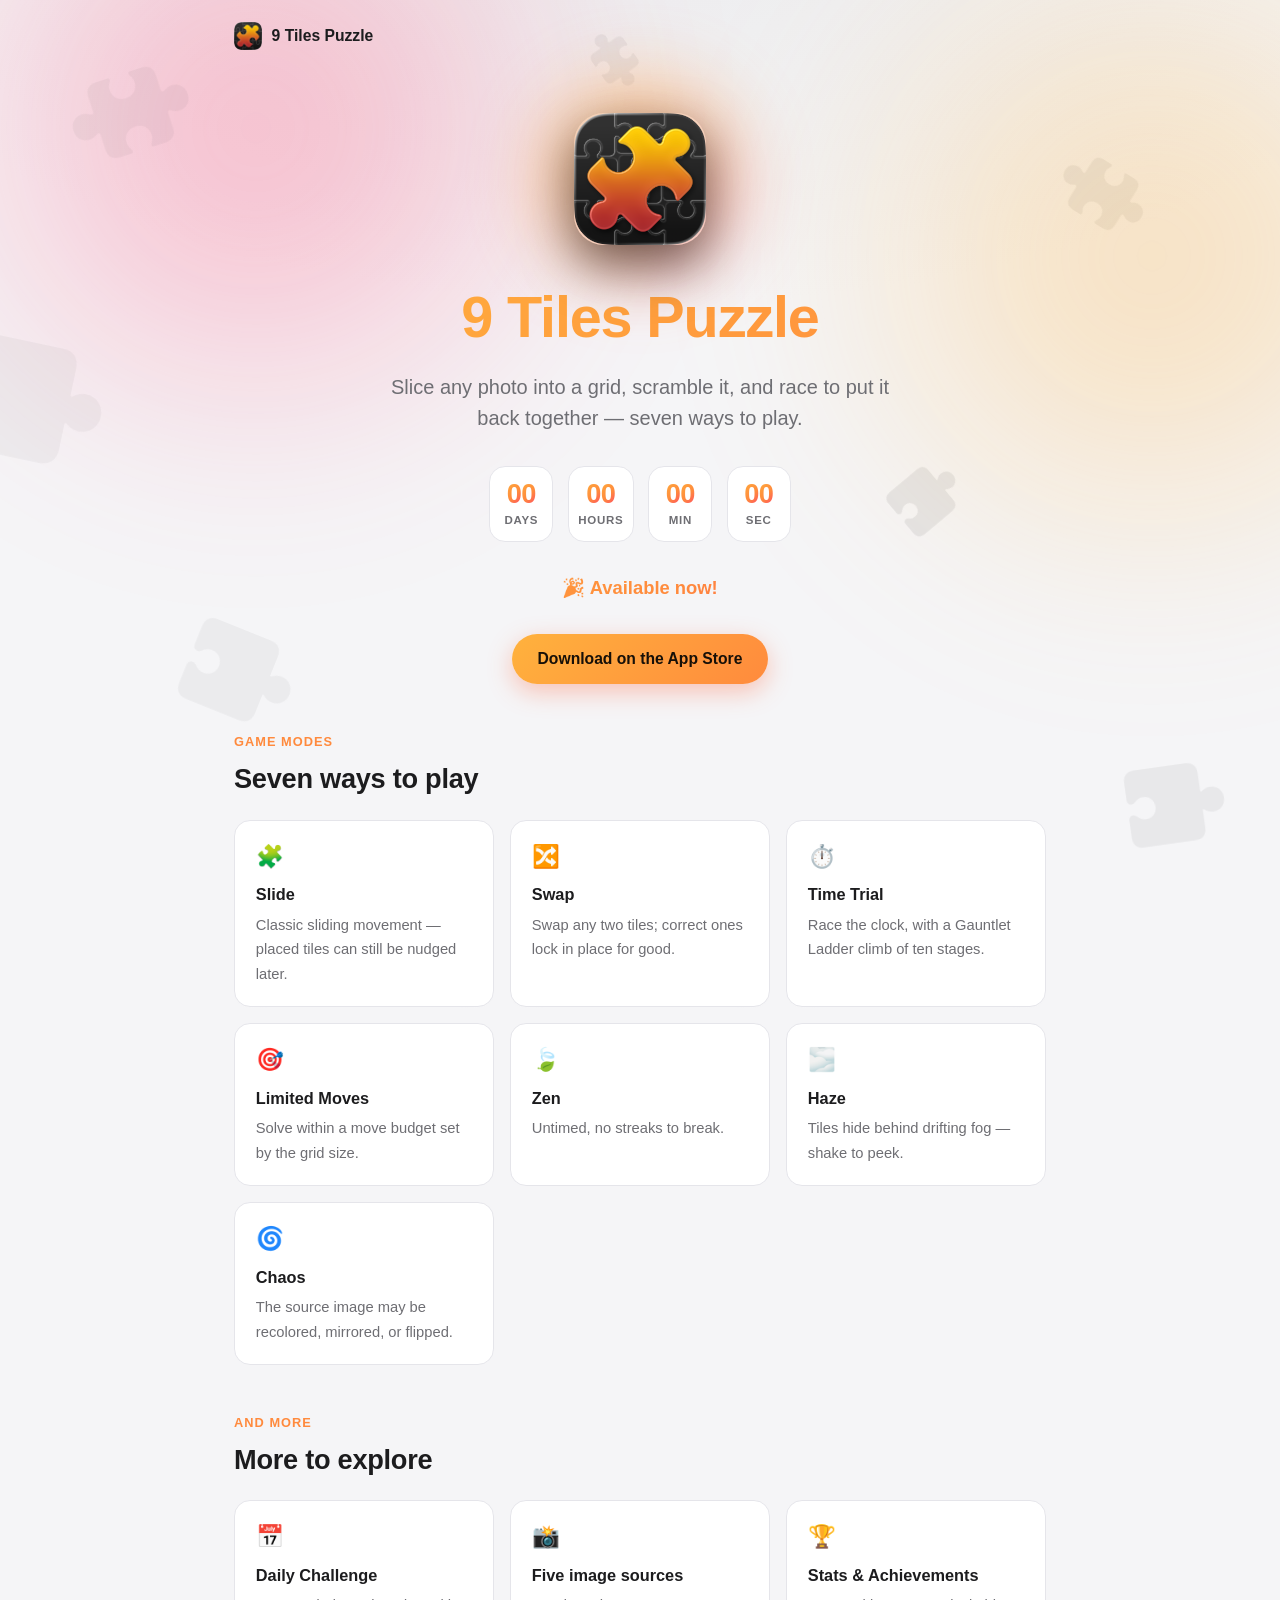
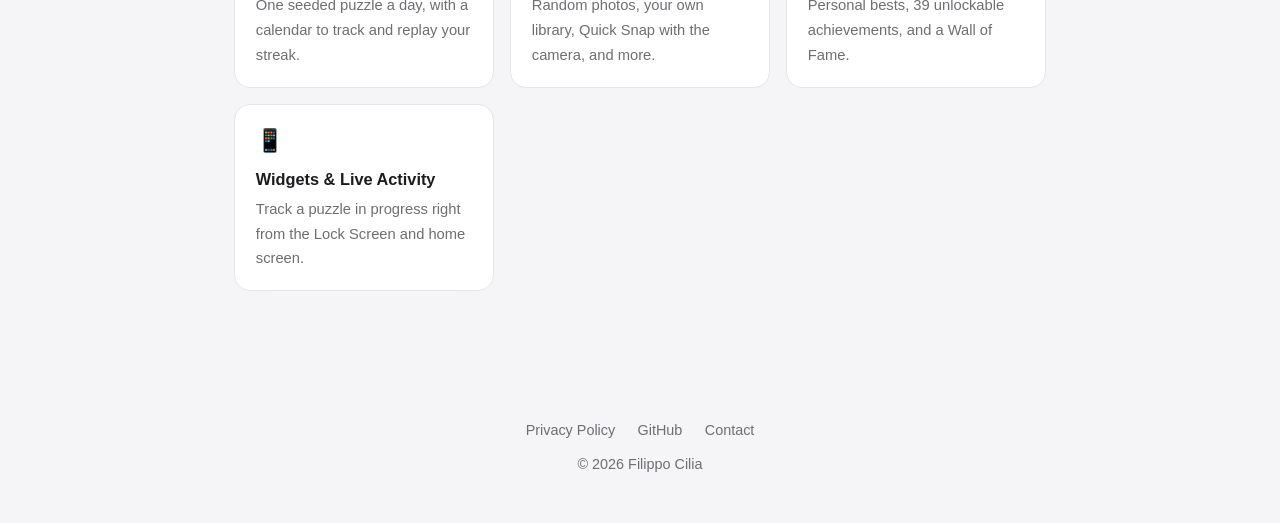
==== commit a056136d: "Add release countdown to landing page Shows a live days/hours/min/sec countdown to Sept 28 with per-" ====
--- a/docs/index.html
+++ b/docs/index.html
@@ -34,11 +34,21 @@
       </div>
       <h1 class="title">9 Tiles Puzzle</h1>
       <p class="tagline">Slice any photo into a grid, scramble it, and race to put it back together — seven ways to play.</p>
-      <div class="badge-row">
+      <div class="countdown" id="countdown" data-release="2026-09-28T00:00:00" aria-label="Time until release">
+        <div class="countdown-unit"><span class="countdown-value" id="cd-days"><span class="digit">0</span><span class="digit">0</span></span><span class="countdown-label">Days</span></div>
+        <div class="countdown-unit"><span class="countdown-value" id="cd-hours"><span class="digit">0</span><span class="digit">0</span></span><span class="countdown-label">Hours</span></div>
+        <div class="countdown-unit"><span class="countdown-value" id="cd-minutes"><span class="digit">0</span><span class="digit">0</span></span><span class="countdown-label">Min</span></div>
+        <div class="countdown-unit"><span class="countdown-value" id="cd-seconds"><span class="digit">0</span><span class="digit">0</span></span><span class="countdown-label">Sec</span></div>
+      </div>
+      <p class="release-live" id="release-live" hidden>🎉 Available now!</p>
+      <div class="badge-row" id="badge-pre">
         <a class="btn primary" href="https://apps.apple.com/app/id6776386637">Pre-order on the App Store</a>
         <a class="btn secondary" href="https://testflight.apple.com/join/7FvEWNPR">Test the Beta*</a>
       </div>
-      <p class="beta-note">* Active beta testers unlock the full app for free, forever.</p>
+      <p class="beta-note" id="beta-note">* Active beta testers unlock the full app for free, forever.</p>
+      <div class="badge-row" id="badge-post" hidden>
+        <a class="btn primary" href="https://apps.apple.com/app/id6776386637">Download on the App Store</a>
+      </div>
     </header>
 
     <main>
--- a/docs/style.css
+++ b/docs/style.css
@@ -245,6 +245,86 @@
   margin: 0 auto 2rem;
 }
 
+.countdown {
+  display: flex;
+  justify-content: center;
+  gap: 0.9rem;
+  margin: 0 0 2rem;
+  flex-wrap: wrap;
+}
+
+.countdown-unit {
+  display: flex;
+  flex-direction: column;
+  align-items: center;
+  gap: 0.15rem;
+  min-width: 64px;
+  padding: 0.7rem 0.6rem;
+  background: var(--surface);
+  border: 1px solid var(--border);
+  border-radius: var(--radius-md);
+  backdrop-filter: blur(14px);
+}
+
+.countdown-value {
+  display: inline-flex;
+  overflow: hidden;
+  line-height: 1.15;
+  font-size: clamp(1.3rem, 3.4vw, 1.7rem);
+  font-weight: 800;
+  letter-spacing: -0.02em;
+  font-variant-numeric: tabular-nums;
+}
+
+.countdown-value .digit {
+  display: inline-block;
+  background: var(--brand-gradient);
+  -webkit-background-clip: text;
+  background-clip: text;
+  color: transparent;
+}
+
+.countdown-value .digit.tick {
+  animation: countdownTick 0.5s cubic-bezier(0.34, 1.56, 0.64, 1);
+}
+
+@keyframes countdownTick {
+  0% {
+    transform: translateY(-100%);
+  }
+  100% {
+    transform: translateY(0);
+  }
+}
+
+@media (prefers-reduced-motion: reduce) {
+  .countdown-value .digit.tick {
+    animation: none;
+  }
+}
+
+.countdown-label {
+  color: var(--muted);
+  font-size: 0.72rem;
+  font-weight: 600;
+  letter-spacing: 0.06em;
+  text-transform: uppercase;
+}
+
+.release-live {
+  font-size: 1.15rem;
+  font-weight: 700;
+  margin: 0 0 2rem;
+  background: var(--brand-gradient);
+  -webkit-background-clip: text;
+  background-clip: text;
+  color: transparent;
+}
+
+.badge-row[hidden] {
+  display: none;
+}
+
 .badge-row {
   display: flex;
   justify-content: center;
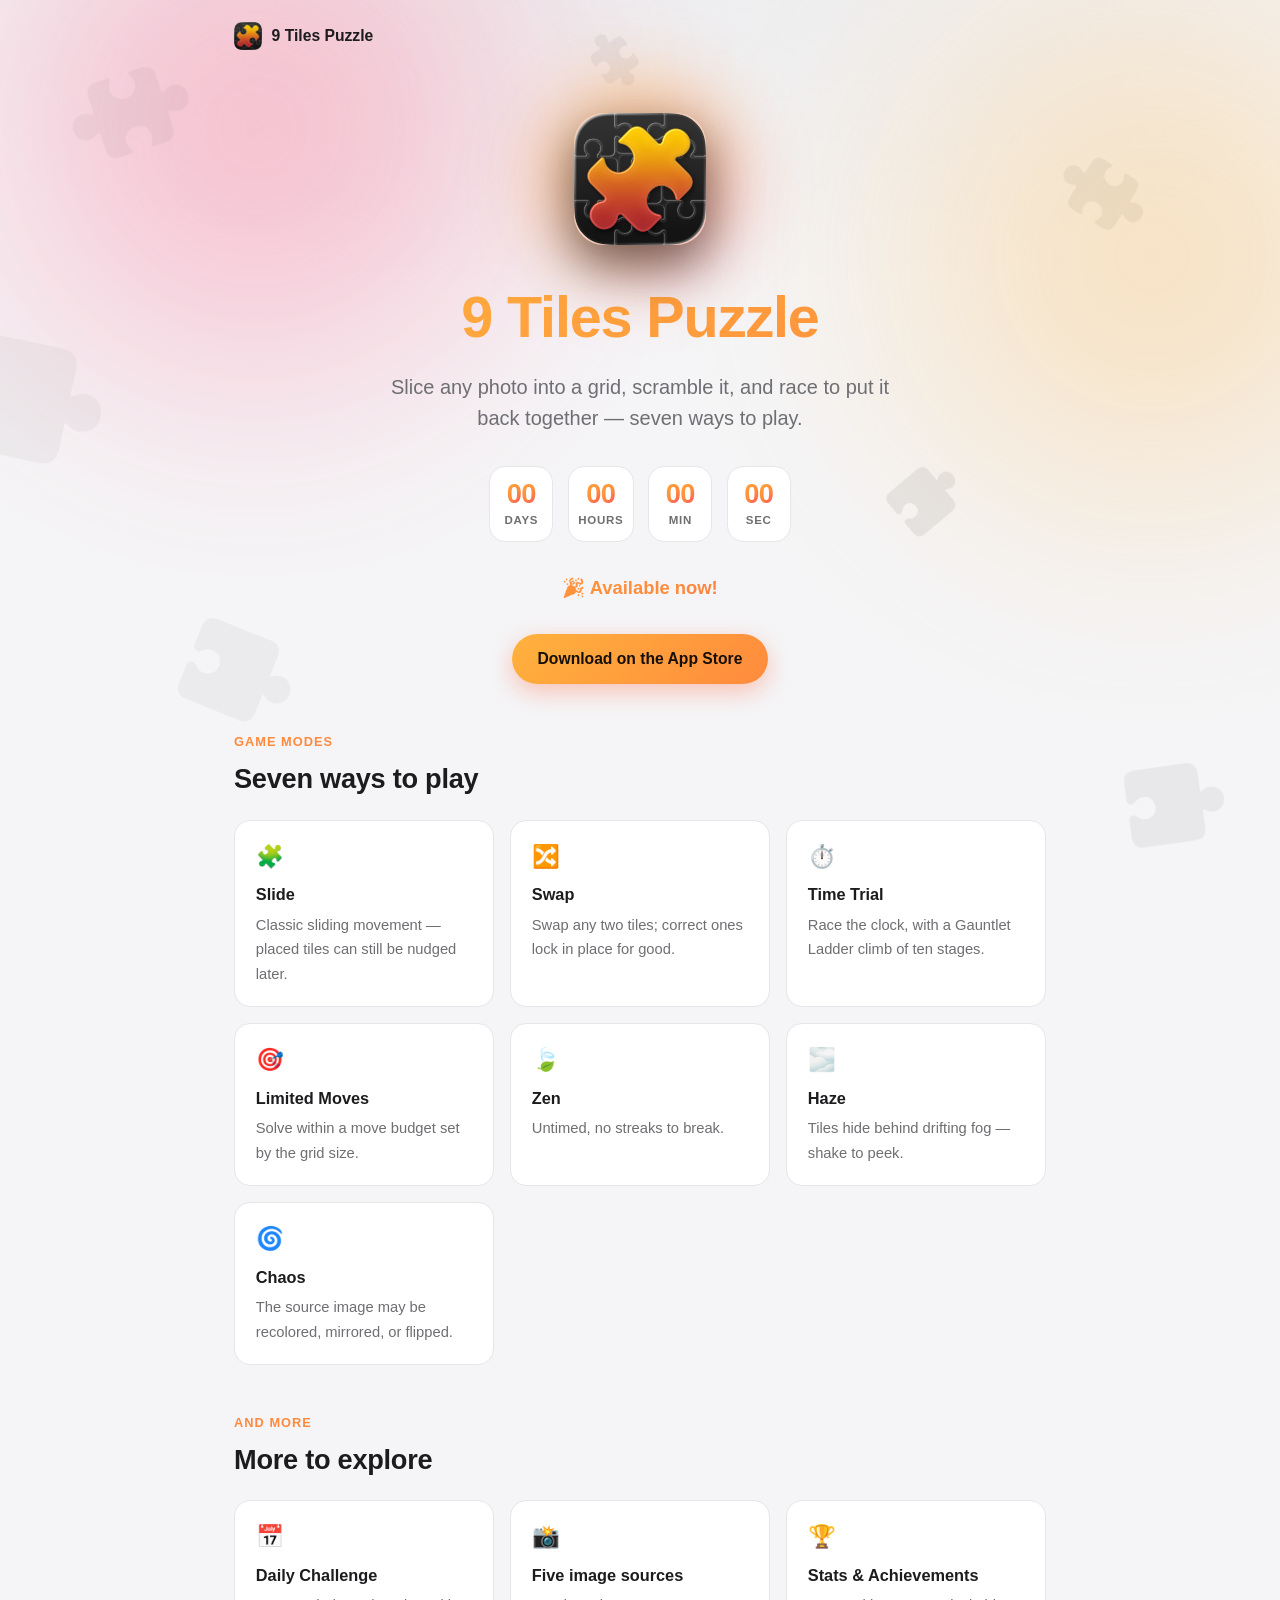
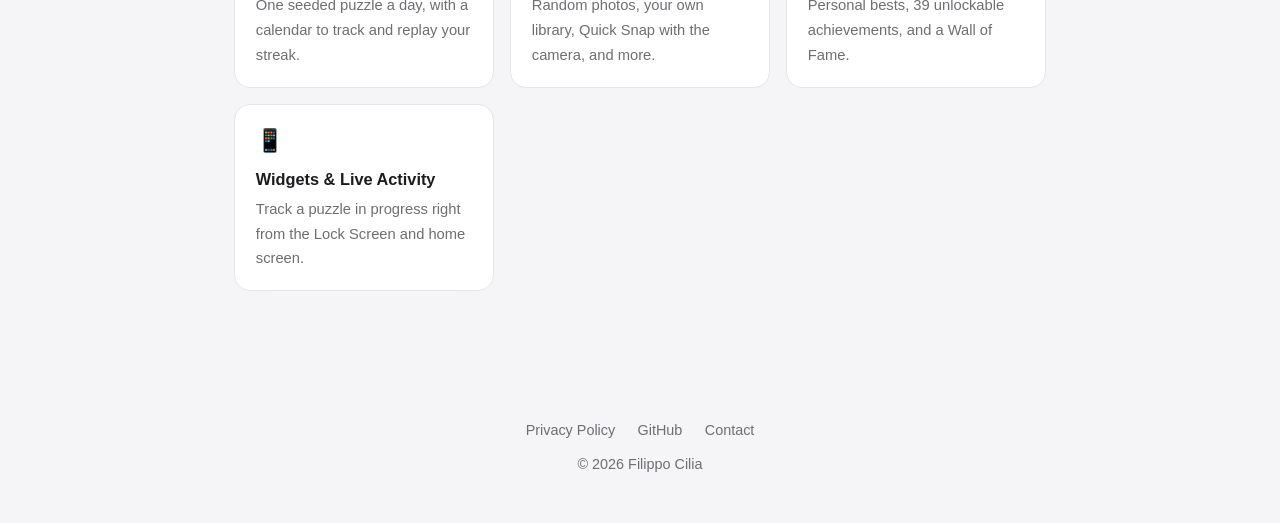
==== commit fe146a8d: "update copy" ====
--- a/docs/index.html
+++ b/docs/index.html
@@ -45,7 +45,7 @@
         <a class="btn primary" href="https://apps.apple.com/app/id6776386637">Pre-order on the App Store</a>
         <a class="btn secondary" href="https://testflight.apple.com/join/7FvEWNPR">Test the Beta*</a>
       </div>
-      <p class="beta-note" id="beta-note">* Active beta testers unlock the full app for free, forever.</p>
+      <p class="beta-note" id="beta-note">* Joining the beta and flagging anything wrong with the app will give you access to the whole game for free, forever.</p>
       <div class="badge-row" id="badge-post" hidden>
         <a class="btn primary" href="https://apps.apple.com/app/id6776386637">Download on the App Store</a>
       </div>
--- a/docs/style.css
+++ b/docs/style.css
@@ -290,7 +290,7 @@
 
 @keyframes countdownTick {
   0% {
-    transform: translateY(-100%);
+    transform: translateY(100%);
   }
   100% {
     transform: translateY(0);
